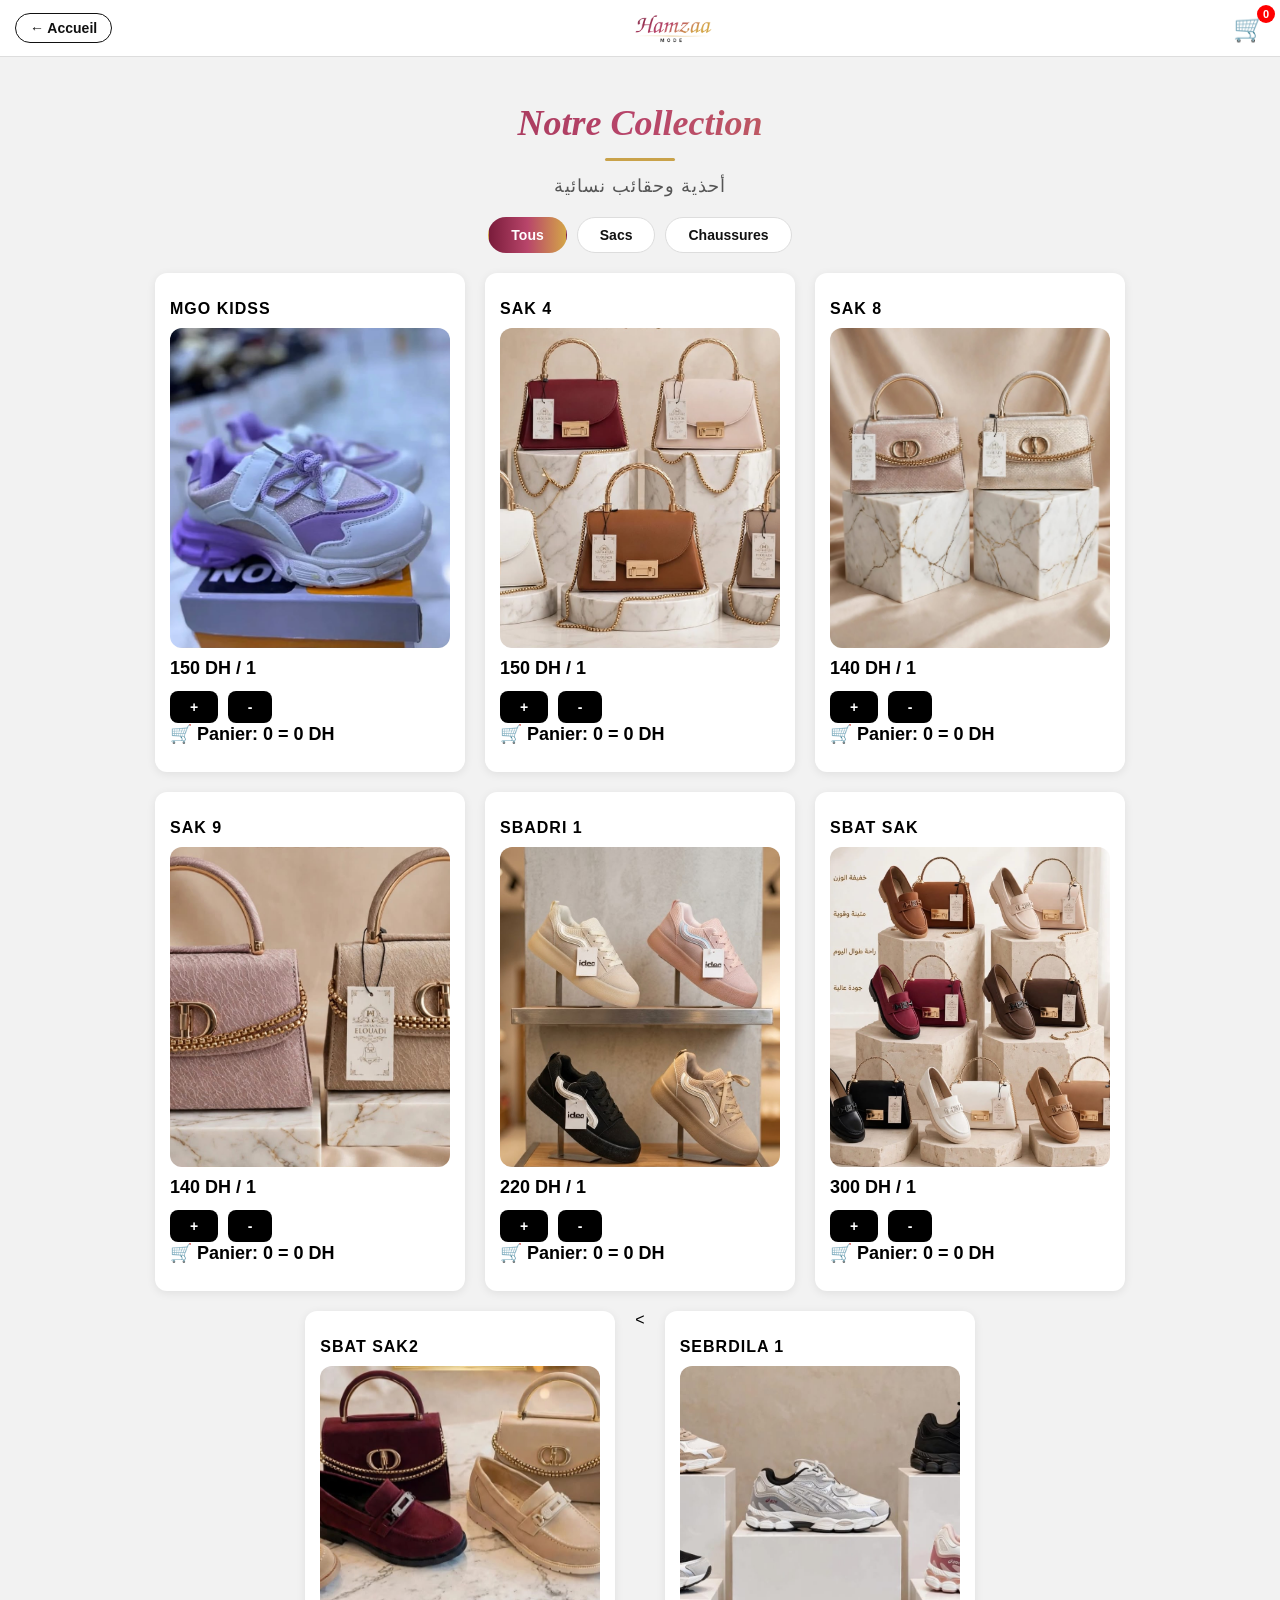
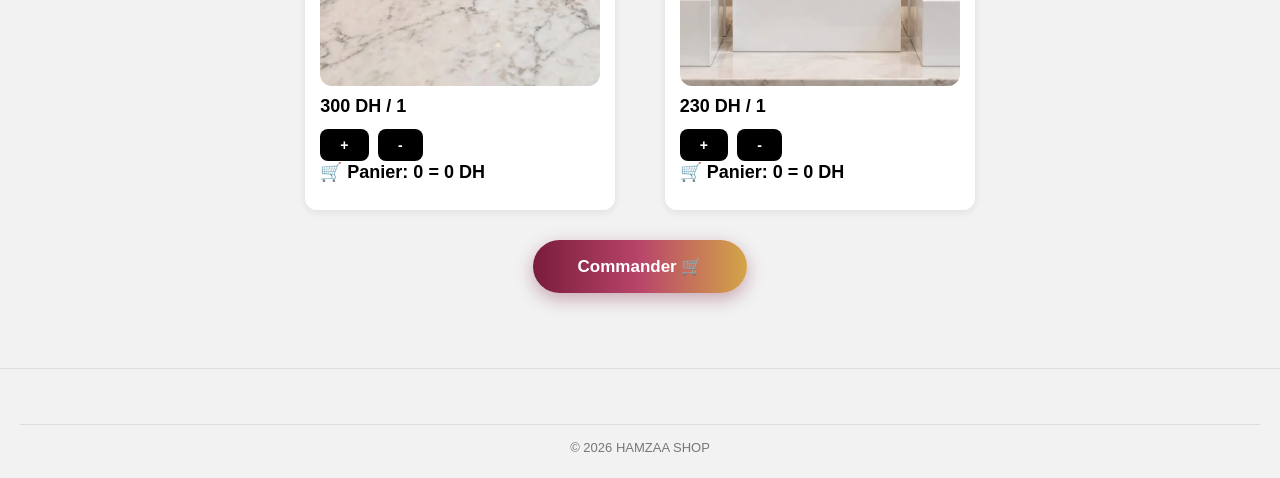
==== produits.html @ bd76578f "modification" ====
<!DOCTYPE html>
<html>

<head>
    <meta charset="UTF-8">
    <meta name="viewport" content="width=device-width, initial-scale=1.0">

    <title>HAMZAA SHOP</title>

    <link rel="stylesheet" href="style.css">
</head>
<body>
    <header>
        <div class="barre">
        <a href="index.html" class="retour">← Accueil</a>
        <img src="logo-script.png" alt="HAMZAA MODE" class="logo-header">
        <a href="#commande" class="icone-panier">🛒<span id="badge">0</span></a>
        </div>
           </header>
           
           <section id="produits">
        <div class="titre-page">
    <h2>Notre Collection</h2>
    <div class="trait"></div>
    <p>أحذية وحقائب نسائية</p>
</div>
<div class="filtres">
    <button class="filtre actif" onclick="filtrer('tous', this)">Tous</button>
    <button class="filtre" onclick="filtrer('sac', this)">Sacs</button>
    <button class="filtre" onclick="filtrer('chaussure', this)">Chaussures</button>
</div>

            <div class="liste-produit">
            <div class="produit" data-categorie="chaussure">
            <h3>MGO Kidss</h3>
            <img src="MGO Kidss.jpeg/WhatsApp Image 2026-11-05 at 16.40.37 (1).jpeg" alt="MGO KIDSS" onclick="ouvrirGalerie(this)">
            <img src="MGO Kidss.jpeg/WhatsApp Image 2026-11-05 at 16.40.37 (2).jpeg" alt="MGO Kidss">
            <img src="MGO Kidss.jpeg/WhatsApp Image 2026-11-05 at 16.40.37 (3).jpeg" alt="MGO Kidss">
            <img src="MGO Kidss.jpeg/WhatsApp Image 2026-11-05 at 16.40.37 (4).jpeg" alt="MGO Kidss">
            <img src="MGO Kidss.jpeg/WhatsApp Image 2026-11-05 at 16.40.37 (5).jpeg" alt="MGO Kidss">
            <P>150 DH / 1 </P>
            <button onclick="zidlpanier(this, 150)">+</button>
            <button onclick="n9es(this, 150)">-</button>
            <p>🛒 Panier: <span class="compteur">0</span> = <span class="sous-total">0</span> DH</p>
        </div>







        
        
            <div class="produit" data-categorie="sac">
            <h3>SAK 4</h3>
            <img src="SAK4.jpeg" alt="SAK 4">
            <P>150 DH / 1 </P>
            <button onclick="zidlpanier(this, 150)">+</button>
            <button onclick="n9es(this, 150)">-</button>
            <p>🛒 Panier: <span class="compteur">0</span> = <span class="sous-total">0</span> DH</p>
        </div>

      
        
            <div class="produit" data-categorie="sac">
            <h3>SAK 8</h3>
            <img src="SAK8.jpeg" alt="SAK 8">
            <P>140 DH / 1 </P>
            <button onclick="zidlpanier(this, 140)">+</button>
                 <button onclick="n9es(this, 140)">-</button>
            <p>🛒 Panier: <span class="compteur">0</span> = <span class="sous-total">0</span> DH</p>
        </div>


        
         
        
            <div class="produit" data-categorie="sac">
            <h3>SAK 9</h3>
            <img src="SAK9.jpeg" alt="SAK 9">
            <P>140 DH / 1 </P>
            <button onclick="zidlpanier(this, 140)">+</button>
                 <button onclick="n9es(this, 140)">-</button>
            <p>🛒 Panier: <span class="compteur">0</span> = <span class="sous-total">0</span> DH</p>
        </div>

     

            <div class="produit" data-categorie="chaussure">
            <h3>SBADRI 1</h3>
            <img src="SBADRI1.jpeg" alt="SBADRI 1">
            <P>220 DH / 1 </P>
            <button onclick="zidlpanier(this, 220)">+</button>
                 <button onclick="n9es(this, 220)">-</button>
            <p>🛒 Panier: <span class="compteur">0</span> = <span class="sous-total">0</span> DH</p>
        </div>


      
        
            <div class="produit" data-categorie="sac chaussure">
            <h3>SBAT SAK</h3>
            <img src="SBAT SAK.jpeg" alt="SBAT SAK">
            <P>300 DH / 1 </P>
            <button onclick="zidlpanier(this, 300)">+</button>
              <button onclick="n9es(this, 300)">-</button>
            <p>🛒 Panier: <span class="compteur">0</span> = <span class="sous-total">0</span> DH</p>
        </div>

       
        
            <div class="produit" data-categorie="sac chaussure">
            <h3>SBAT SAK2</h3>
            <img src="SBAT SAK2.jpeg" alt="SBAT SAK2">
            <P>300 DH / 1 </P>
            <button onclick="zidlpanier(this, 300)">+</button>
              <button onclick="n9es(this, 300)">-</button>
            <p>🛒 Panier: <span class="compteur">0</span> = <span class="sous-total">0</span> DH</p>
        </div>


       
        <
            <div class="produit" data-categorie="chaussure">
            <h3>SEBRDILA 1</h3>
            <img src="SEBRDILA1.jpeg" alt="SEBRDILA 1">
            <P>230 DH / 1 </P>
            <button onclick="zidlpanier(this, 230)">+</button>
              <button onclick="n9es(this, 230)">-</button>
            <p>🛒 Panier: <span class="compteur">0</span> = <span class="sous-total">0</span> DH</p>
        </div>
       </div>

       <button id="commande" onclick="ouvrirCommande()">Commander 🛒</button>


</section>
<div class="info" id="livraison">
    <div class="info-contenu">
        <button class="fermer" onclick="fermerInfo()">✕</button>
        <h3>Livraison</h3>
        <p>Nous livrons partout au Maroc sous 1 à 3 jours ouvrables.</p>
   <p> Frais de livraison : 20 DH à Tanger, 35 DH dans les autres villes.</p>
    </div>
</div>

<div class="info" id="retours">
    <div class="info-contenu">
        <button class="fermer" onclick="fermerInfo()">✕</button>
        <h3>Retours et échanges</h3>
         <p>Vous disposez de 48 heures après réception pour demander un échange, 
    à condition que l'article soit neuf et dans son état d'origine.</p>
   <p>Contactez-nous sur WhatsApp pour organiser l'échange.</p>
    </div>
</div>

<div class="info" id="faq">
    <div class="info-contenu">
        <button class="fermer" onclick="fermerInfo()">✕</button>
        <h3>Questions fréquentes</h3>
        <p>Comment commander ?</p>
    <p>Ajoutez vos articles au panier, puis envoyez votre commande via WhatsApp.</p>
    <p>Comment payer ?</p>
    <p>Le paiement s'effectue en espèces à la livraison.</p>
    </div>
</div>
   
    <footer id="contact">
    <div class="colonne">
        
        
    </div>
     <p class="copyright">© 2026 HAMZAA SHOP</p>
</footer>

<div class="cmd" id="cmd">
    <div class="cmd-contenu">
        <button class="fermer" onclick="fermerCommande()">✕</button>
        <h3>Merci de remplir le formulaire pour commander</h3>

        <div id="cmd-lignes"></div>

        <div class="cmd-total">
            <p>Prix <span id="cmd-prix">0 DH</span></p>
            <p>Livraison <span id="cmd-livraison">30 DH</span></p>
            <p class="gras">Total <span id="cmd-total">0 DH</span></p>
        </div>

        <label>Nom et prénom *</label>
        <input type="text" id="cmd-nom" placeholder="Nom et prénom">

        <label>Téléphone *</label>
        <input type="tel" id="cmd-tel" placeholder="Téléphone">

        <label>Adresse *</label>
        <input type="text" id="cmd-adresse" placeholder="Adresse, ville">

        <button class="cmd-valider" onclick="confirmerCommande()">Confirmer la commande</button>
    </div>
</div>
<div class="galerie" id="galerie">
    <button class="galerie-fermer" onclick="fermerGalerie()">✕</button>
    <div class="galerie-photos" id="galerie-photos"></div>
</div>

    <script src="script.js"></script>
</body>

</html>
---- style.css ----
h1 {
    color: green;
    text-align: center;
}

body {
    background-color:#f2f2f2; ;
    font-family: Arial;
    margin: 0;
}

header {
    position: sticky;
    top: 0;
    background-color: white;
    border-bottom: 1px solid #ddd;
    z-index: 10;
}
.barre {
    display: flex;
    justify-content: space-between;
    align-items: center;
    padding: 10px 15px;
}
.barre h1 {
    margin: 0;
    font-size: 22px;
    letter-spacing: 2px;
    color: black;
}
.burger {
    background: none;
    color: black;
    font-size: 28px;
    padding: 0;
}
.icone-panier {
    font-size: 26px;
    text-decoration: none;
    position: relative;
}

   #menu {
    display: flex;
    flex-direction: column;
    background-color: white;
    position: fixed;
    top: 0;
    left: 0;
    width: 280px;
    height: 100vh;
    overflow-y: auto;
    z-index: 100;
    transform: translateX(-100%);
    transition: transform 0.3s ease;
}


#menu a {
    padding: 15px;
    color: black;
    text-decoration: none;
    border-top: 1px solid #eee;
    letter-spacing: 1px;
}

#menu h3 {
    margin: 0;
    padding: 15px 15px 5px;
    font-size: 13px;
    letter-spacing: 2px;
    text-transform: uppercase;
    color: #777;
    border-top: 1px solid #eee;
}

#menu.ouvert {
    transform: translateX(0);
    box-shadow: 2px 0 15px rgba(0, 0, 0, 0.3);
}


.liste-produit {
    display: flex;
    flex-wrap: wrap;
    justify-content: center;
    gap: 20px;
    
}

.produit {
    background-color: white;
    border: none;
    border-radius: 12px;
    box-shadow: 0 2px 10px rgba(0, 0, 0, 0.08);
    padding: 15px;
    margin: 0;
    width: 280px;
    transition: transform 0.2s, box-shadow 0.2s;
}

.produit:hover {
    transform: translateY(-4px);
    box-shadow: 0 8px 20px rgba(0, 0, 0, 0.15);
}

.produit img {
    width: 100%;
    height: 260px;
    object-fit: cover;
    border-radius: 8px;
}

.produit h3 {
    margin: 12px 0 5px;
    font-size: 16px;
    letter-spacing: 1px;
    text-transform: uppercase;
}

.produit p {
    margin: 0 0 12px;
    font-weight: bold;
    font-size: 18px;
}

.produit button {
    padding: 8px 20px;
    margin-right: 5px;
}

.produit button + span {
    display: block;
    margin: 12px 0 0;
    font-size: 14px;
    color: #555;
}

section a {
    color: green;
}
section{
    padding: 15px;
}

button {
    background-color: black;
    color: white;
    padding: 10px 20px;
    border: none;
    border-radius: 8px;
    font-size: 14px;
    font-weight: bold;
    cursor: pointer;
}


html, body {
    overflow-x: clip;
    touch-action: manipulation;
}
    footer {
    background-color: #f2f2f2;
    padding: 30px 20px 10px;
    margin-top: 30px;
    border-top: 1px solid #ddd;
}
.colonne {
    margin-bottom: 25px;
}
.colonne h3 {
    margin: 0 0 12px;
    font-size: 20px;
}
.colonne a {
    display: block;
    color: #555;
    text-decoration: none;
    padding: 8px 0;
    letter-spacing: 1px;
}
.copyright {
    text-align: center;
    color: #777;
    font-size: 13px;
    border-top: 1px solid #ddd;
    padding-top: 15px;
}
section, h3 {
    scroll-margin-top: 70px;
}

.info {
    display: none;
    position: fixed;
    top: 0;
    left: 0;
    width: 100%;
    height: 100%;
    background-color: rgba(0, 0, 0, 0.5);
    z-index: 20;
    align-items: center;
    justify-content: center;
}
.info.visible {
    display: flex;
}
.info-contenu {
    background-color: white;
    padding: 25px;
    border-radius: 10px;
    width: 85%;
    max-width: 500px;
    position: relative;
}
.info-contenu h3 {
    margin-top: 0;
}
.fermer {
    position: absolute;
    top: 10px;
    right: 10px;
    background: none;
    color: black;
    font-size: 20px;
    padding: 5px;
}

@media (max-width: 600px) {
    .liste-produit {
        gap: 10px;
    }
    .produit {
        width: 145px;
        padding: 10px;
    }
    .produit img {
        height: 180px;
    }
}
.fermer-menu {
    align-self: flex-end;
    background: none;
    color: black;
    font-size: 24px;
    padding: 15px 20px;
}
#fond {
    display: none;
    position: fixed;
    top: 0;
    left: 0;
    width: 100%;
    height: 100vh;
    background-color: rgba(0, 0, 0, 0.5);
    z-index: 50;
}

#fond.visible {
    display: block;
}
#badge {
    position: absolute;
    top: -8px;
    right: -10px;
    background-color: red;
    color: white;
    font-size: 11px;
    font-weight: bold;
    min-width: 18px;
    height: 18px;
    line-height: 18px;
    text-align: center;
    border-radius: 50%;
}
.logo-header {
    height: 36px;
}
.hero {
    text-align: center;
    padding: 40px 15px;
}

.hero-logo {
    width: 170px;
}

.hero p {
    font-size: 18px;
    margin: 20px 0 25px;
    color: #444;
}

.btn-hero {
    display: inline-block;
    background-color: #111;
    color: white;
    padding: 14px 32px;
    border-radius: 30px;
    text-decoration: none;
    font-weight: bold;
    letter-spacing: 1px;
}
.mizat {
    display: flex;
    flex-wrap: wrap;
    justify-content: center;
    gap: 15px;
    padding: 10px 15px 30px;
}

.mizat-boite {
    background-color: white;
    border-radius: 12px;
    box-shadow: 0 2px 10px rgba(0, 0, 0, 0.08);
    padding: 20px 15px;
    width: 150px;
    text-align: center;
}

.mizat-boite span {
    font-size: 30px;
}

.mizat-boite h3 {
    margin: 10px 0 5px;
    font-size: 15px;
    text-transform: uppercase;
    letter-spacing: 1px;
}

.mizat-boite p {
    margin: 0;
    font-size: 13px;
    color: #666;
}
.bouton-flottant {
    position: fixed;
    right: 20px;
    width: 52px;
    height: 52px;
    border-radius: 50%;
    background-color: white;
    display: flex;
    align-items: center;
    justify-content: center;
    box-shadow: 0 4px 12px rgba(0, 0, 0, 0.25);
    z-index: 40;
}

.bouton-flottant img {
    width: 28px;
    height: 28px;
}

.whatsapp {
    bottom: 20px;
}

.instagram {
    bottom: 85px;
}
.reseaux {
    display: flex;
    gap: 15px;
    padding: 10px 20px 20px;
}

#menu .reseaux a {
    padding: 0;
    border: none;
}

.reseaux img {
    width: 32px;
    height: 32px;
}
#menu .colonne h3 {
    border-bottom: 2px solid #c9a24a;
    padding-bottom: 8px;
    margin: 20px 0 12px;
    font-weight: normal;
    letter-spacing: 2px;
}

#menu .colonne p {
    margin: 6px 0;
    color: #444;
}
.retour {
    text-decoration: none;
    color: #111;
    font-weight: bold;
    font-size: 14px;
    border: 1px solid #111;
    border-radius: 20px;
    padding: 6px 14px;
}
.cmd {
    display: none;
    position: fixed;
    inset: 0;
    background: rgba(0, 0, 0, 0.55);
    z-index: 200;
    align-items: flex-end;
    justify-content: center;
}

.cmd.visible {
    display: flex;
}

.cmd-contenu {
    background: white;
    width: 100%;
    max-width: 480px;
    max-height: 92vh;
    overflow-y: auto;
    border-radius: 24px 24px 0 0;
    padding: 25px 20px 30px;
    position: relative;
}

@media (min-width: 600px) {
    .cmd { align-items: center; }
    .cmd-contenu { border-radius: 24px; }
}

.cmd-contenu h3 {
    margin: 5px 35px 20px 0;
    font-size: 18px;
    line-height: 1.4;
}

.cmd-ligne {
    display: flex;
    align-items: center;
    gap: 12px;
    padding: 10px 0;
    border-bottom: 1px solid #eee;
}

.cmd-ligne img {
    width: 50px;
    height: 60px;
    object-fit: cover;
    border-radius: 8px;
}

.cmd-ligne .nom {
    flex: 1;
    font-weight: bold;
    font-size: 14px;
}

.cmd-ligne .prix {
    font-weight: bold;
}

.cmd-total {
    background: #faf6ee;
    border: 1px solid #eadfc6;
    border-radius: 14px;
    padding: 12px 16px;
    margin: 15px 0 5px;
}

.cmd-total p {
    display: flex;
    justify-content: space-between;
    margin: 8px 0;
}

.cmd-total .gras {
    font-weight: bold;
    font-size: 18px;
    border-top: 1px solid #eadfc6;
    padding-top: 10px;
}

.cmd-contenu label {
    display: block;
    font-weight: bold;
    font-size: 14px;
    margin: 16px 0 6px;
}

.cmd-contenu input {
    width: 100%;
    box-sizing: border-box;
    padding: 14px;
    border: 1px solid #ddd;
    border-radius: 12px;
    font-size: 16px;
    background: #fafafa;
}

.cmd-contenu input:focus {
    outline: none;
    border-color: #c9a24a;
    background: white;
}

.cmd-valider {
    width: 100%;
    margin-top: 24px;
    padding: 16px;
    font-size: 16px;
    border-radius: 14px;
    background: linear-gradient(90deg, #7a1c3b, #b8456a, #d4a548);
}
#commande {
    display: block;
    margin: 30px auto;
    padding: 16px 45px;
    font-size: 17px;
    border-radius: 30px;
    background: linear-gradient(90deg, #7a1c3b, #b8456a, #d4a548);
    box-shadow: 0 6px 18px rgba(122, 28, 59, 0.35);
}
.produit img ~ img {
    display: none;
}

.produit img:first-of-type {
    cursor: pointer;
}

.galerie {
    display: none;
    position: fixed;
    inset: 0;
    background: rgba(0, 0, 0, 0.92);
    z-index: 300;
    flex-direction: column;
    justify-content: center;
}

.galerie.visible {
    display: flex;
}

.galerie-photos {
    display: flex;
    gap: 12px;
    overflow-x: auto;
    scroll-snap-type: x mandatory;
    padding: 0 15px;
    align-items: center;
    height: 80vh;
}

.galerie-photos img {
    height: 100%;
    max-width: 90vw;
    object-fit: contain;
    border-radius: 12px;
    scroll-snap-align: center;
    flex-shrink: 0;
}

.galerie-fermer {
    position: absolute;
    top: 15px;
    right: 15px;
    background: none;
    color: white;
    font-size: 28px;
    padding: 5px 12px;
    z-index: 310;
}
.titre-page {
    text-align: center;
    padding: 30px 15px 10px;
}

.titre-page h2 {
    font-family: Georgia, serif;
    font-style: italic;
    font-size: 36px;
    margin: 0;
    background: linear-gradient(90deg, #7a1c3b, #b8456a, #d4a548);
    -webkit-background-clip: text;
    background-clip: text;
    color: transparent;
}

.trait {
    width: 70px;
    height: 3px;
    background-color: #c9a24a;
    margin: 14px auto;
    border-radius: 2px;
}

.titre-page p {
    margin: 0;
    font-size: 18px;
    color: #555;
    letter-spacing: 1px;
}
.filtres {
    display: flex;
    justify-content: center;
    flex-wrap: wrap;
    gap: 10px;
    padding: 10px 15px 20px;
}

.filtre {
    background: white;
    color: #111;
    border: 1px solid #ddd;
    border-radius: 25px;
    padding: 9px 22px;
    font-size: 14px;
}

.filtre.actif {
    background: linear-gradient(90deg, #7a1c3b, #b8456a, #d4a548);
    color: white;
    border-color: transparent;
}
.produit img {
    width: 100%;
    max-width: 320px;
    height: 320px;
    object-fit: cover;
    border-radius: 12px;
    display: block;
    margin: 10px auto;
}
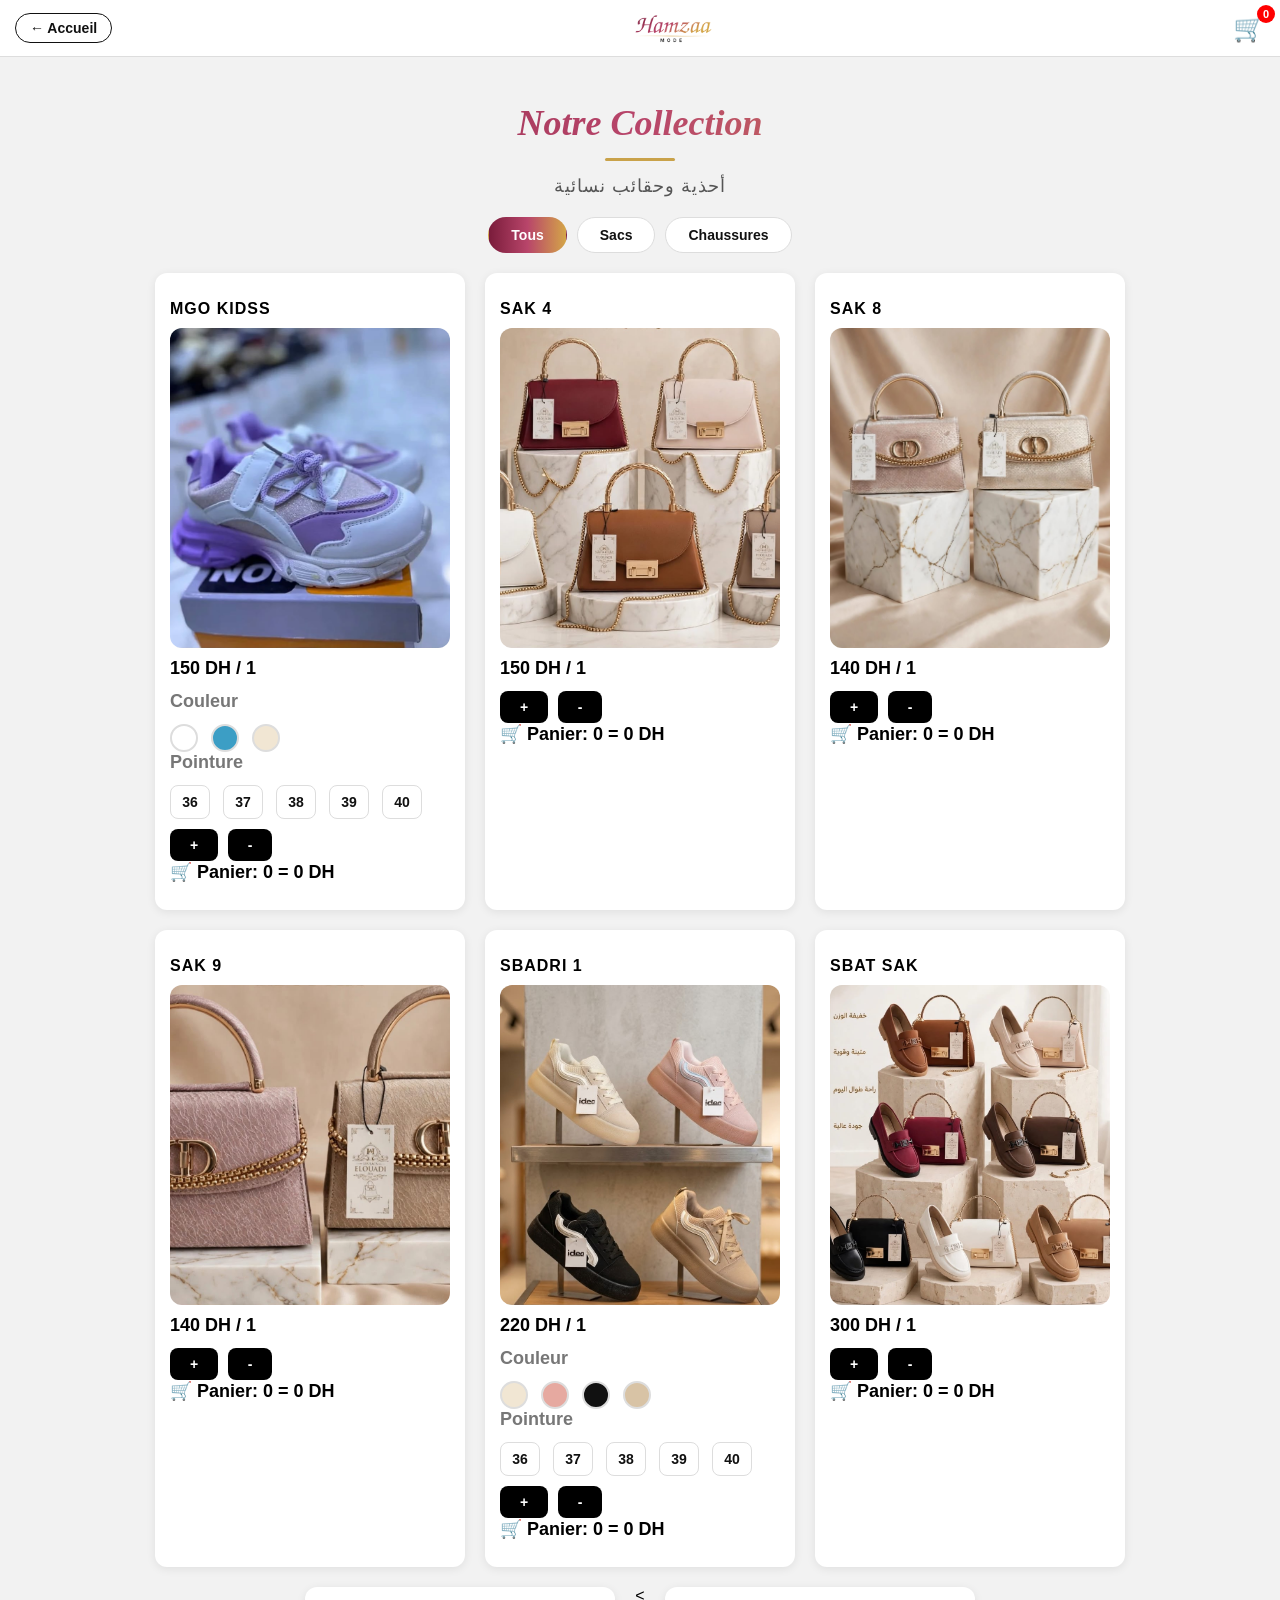
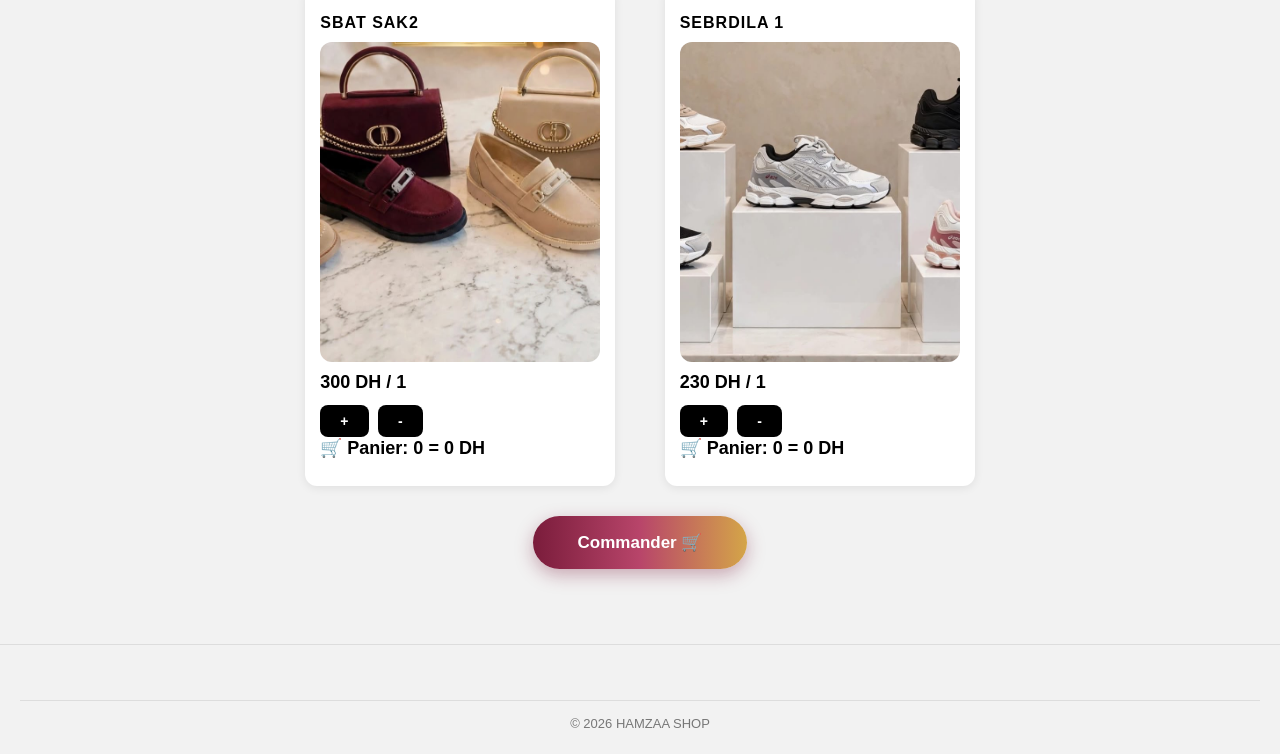
==== commit 8dcf6823: "ajt taille et clr" ====
--- a/produits.html
+++ b/produits.html
@@ -39,6 +39,22 @@
             <img src="MGO Kidss.jpeg/WhatsApp Image 2026-11-05 at 16.40.37 (4).jpeg" alt="MGO Kidss">
             <img src="MGO Kidss.jpeg/WhatsApp Image 2026-11-05 at 16.40.37 (5).jpeg" alt="MGO Kidss">
             <P>150 DH / 1 </P>
+            <div class="options">
+    <p class="options-titre">Couleur</p>
+    <div class="couleurs">
+        <button class="couleur" data-nom="Blanc" style="background:#ffffff"></button>
+        <button class="couleur" data-nom="blue" style="background:#3c9ec5"></button>
+        <button class="couleur" data-nom="Crème" style="background:#f1e6d3"></button>
+        </div>
+    <p class="options-titre">Pointure</p>
+    <div class="tailles">
+        <button class="taille">36</button>
+        <button class="taille">37</button>
+        <button class="taille">38</button>
+        <button class="taille">39</button>
+        <button class="taille">40</button>
+    </div>
+</div>
             <button onclick="zidlpanier(this, 150)">+</button>
             <button onclick="n9es(this, 150)">-</button>
             <p>🛒 Panier: <span class="compteur">0</span> = <span class="sous-total">0</span> DH</p>
@@ -91,6 +107,24 @@
             <h3>SBADRI 1</h3>
             <img src="SBADRI1.jpeg" alt="SBADRI 1">
             <P>220 DH / 1 </P>
+            <div class="options">
+    <p class="options-titre">Couleur</p>
+    <div class="couleurs">
+        <button class="couleur" data-nom="Crème" style="background:#f1e6d3"></button>
+        <button class="couleur" data-nom="Rose" style="background:#e6a9a0"></button>
+        <button class="couleur" data-nom="Noir" style="background:#111"></button>
+        <button class="couleur" data-nom="Beige" style="background:#d8c3a5"></button>
+    </div>
+    <p class="options-titre">Pointure</p>
+    <div class="tailles">
+        <button class="taille">36</button>
+        <button class="taille">37</button>
+        <button class="taille">38</button>
+        <button class="taille">39</button>
+        <button class="taille">40</button>
+    </div>
+     </div>
+
             <button onclick="zidlpanier(this, 220)">+</button>
                  <button onclick="n9es(this, 220)">-</button>
             <p>🛒 Panier: <span class="compteur">0</span> = <span class="sous-total">0</span> DH</p>
--- a/style.css
+++ b/style.css
@@ -629,4 +629,47 @@
     border-radius: 12px;
     display: block;
     margin: 10px auto;
+}
+.options { margin: 10px 0; }
+
+.options-titre {
+    font-size: 13px;
+    color: #777;
+    margin: 8px 0 4px;
+}
+
+.couleurs, .tailles {
+    display: flex;
+    flex-wrap: wrap;
+    gap: 8px;
+}
+
+.produit .couleur {
+    width: 28px;
+    height: 28px;
+    padding: 0;
+    border-radius: 50%;
+    border: 2px solid #ddd;
+    cursor: pointer;
+}
+
+.produit .couleur.actif {
+    box-shadow: 0 0 0 2px #fff, 0 0 0 4px #7a1c3b;
+}
+
+.produit .taille {
+    min-width: 40px;
+    padding: 8px 10px;
+    background: #fff;
+    color: #111;
+    border: 1px solid #ddd;
+    border-radius: 8px;
+    font-weight: 600;
+    cursor: pointer;
+}
+
+.produit .taille.actif {
+    background: #7a1c3b;
+    color: #fff;
+    border-color: #7a1c3b;
 }
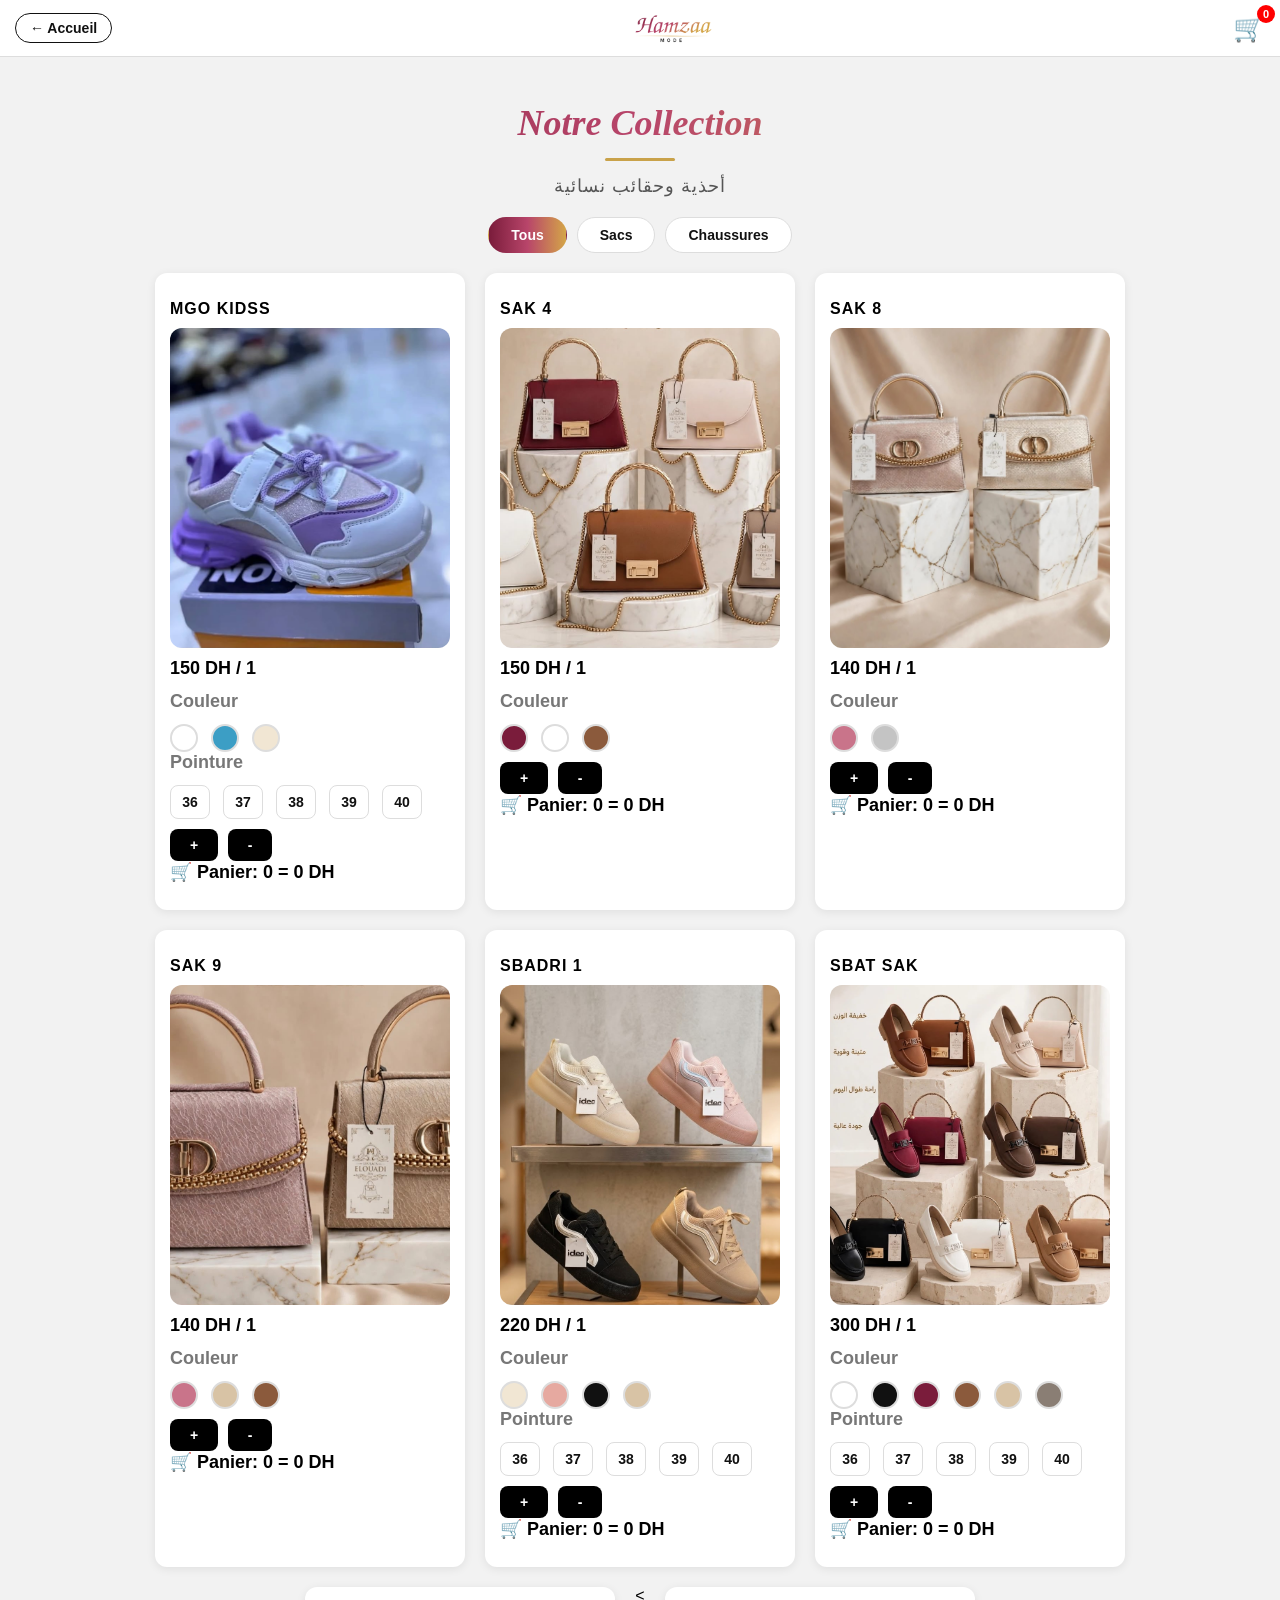
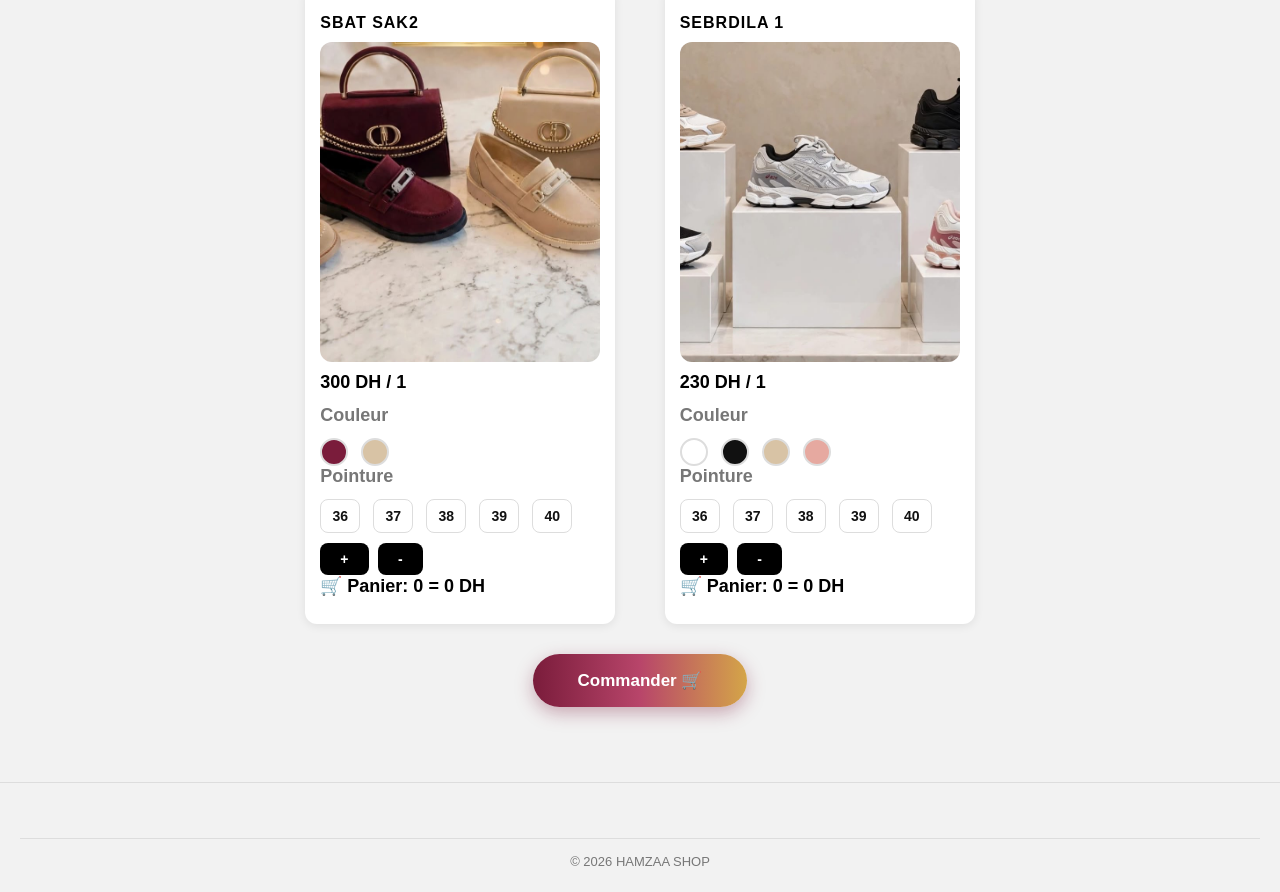
==== commit 65b683c1: "ajt formulaire de contact" ====
--- a/produits.html
+++ b/produits.html
@@ -46,8 +46,8 @@
         <button class="couleur" data-nom="blue" style="background:#3c9ec5"></button>
         <button class="couleur" data-nom="Crème" style="background:#f1e6d3"></button>
         </div>
-    <p class="options-titre">Pointure</p>
-    <div class="tailles">
+        <p class="options-titre">Pointure</p>
+        <div class="tailles">
         <button class="taille">36</button>
         <button class="taille">37</button>
         <button class="taille">38</button>
@@ -60,18 +60,18 @@
             <p>🛒 Panier: <span class="compteur">0</span> = <span class="sous-total">0</span> DH</p>
         </div>
 
-
-
-
-
-
-
-        
-        
-            <div class="produit" data-categorie="sac">
+      <div class="produit" data-categorie="sac">
             <h3>SAK 4</h3>
             <img src="SAK4.jpeg" alt="SAK 4">
             <P>150 DH / 1 </P>
+            <div class="options">
+    <p class="options-titre">Couleur</p>
+    <div class="couleurs">
+        <button class="couleur" data-nom="Bordeaux" style="background:#7a1c3b"></button>
+        <button class="couleur" data-nom="Blanc" style="background:#ffffff"></button>
+        <button class="couleur" data-nom="Marron" style="background:#8b5a3c"></button>
+    </div>
+</div>
             <button onclick="zidlpanier(this, 150)">+</button>
             <button onclick="n9es(this, 150)">-</button>
             <p>🛒 Panier: <span class="compteur">0</span> = <span class="sous-total">0</span> DH</p>
@@ -83,6 +83,14 @@
             <h3>SAK 8</h3>
             <img src="SAK8.jpeg" alt="SAK 8">
             <P>140 DH / 1 </P>
+            <div class="options">
+    <p class="options-titre">Couleur</p>
+    <div class="couleurs">
+        <button class="couleur" data-nom="Rose" style="background:#c9748a"></button>
+        <button class="couleur" data-nom="gris Clair" style="background:#c4c4c4"></button>
+        
+    </div>
+</div>
             <button onclick="zidlpanier(this, 140)">+</button>
                  <button onclick="n9es(this, 140)">-</button>
             <p>🛒 Panier: <span class="compteur">0</span> = <span class="sous-total">0</span> DH</p>
@@ -96,6 +104,14 @@
             <h3>SAK 9</h3>
             <img src="SAK9.jpeg" alt="SAK 9">
             <P>140 DH / 1 </P>
+            <div class="options">
+    <p class="options-titre">Couleur</p>
+    <div class="couleurs">
+        <button class="couleur" data-nom="Rose" style="background:#c9748a"></button>
+        <button class="couleur" data-nom="Beige" style="background:#d8c3a5"></button>
+        <button class="couleur" data-nom="Marron" style="background:#8b5a3c"></button>
+    </div>
+</div>
             <button onclick="zidlpanier(this, 140)">+</button>
                  <button onclick="n9es(this, 140)">-</button>
             <p>🛒 Panier: <span class="compteur">0</span> = <span class="sous-total">0</span> DH</p>
@@ -107,7 +123,7 @@
             <h3>SBADRI 1</h3>
             <img src="SBADRI1.jpeg" alt="SBADRI 1">
             <P>220 DH / 1 </P>
-            <div class="options">
+             <div class="options">
     <p class="options-titre">Couleur</p>
     <div class="couleurs">
         <button class="couleur" data-nom="Crème" style="background:#f1e6d3"></button>
@@ -137,6 +153,25 @@
             <h3>SBAT SAK</h3>
             <img src="SBAT SAK.jpeg" alt="SBAT SAK">
             <P>300 DH / 1 </P>
+            <div class="options">
+    <p class="options-titre">Couleur</p>
+    <div class="couleurs">
+        <button class="couleur" data-nom="Blanc" style="background:#ffffff"></button>
+        <button class="couleur" data-nom="Noir" style="background:#111"></button>
+        <button class="couleur" data-nom="Bordeaux" style="background:#7a1c3b"></button>
+        <button class="couleur" data-nom="Marron" style="background:#8b5a3c"></button>
+        <button class="couleur" data-nom="Beige" style="background:#d8c3a5"></button>
+        <button class="couleur" data-nom="taupe" style="background:#8a7e74"></button>
+    </div>
+    <p class="options-titre">Pointure</p>
+    <div class="tailles">
+        <button class="taille">36</button>
+        <button class="taille">37</button>
+        <button class="taille">38</button>
+        <button class="taille">39</button>
+        <button class="taille">40</button>
+    </div>
+</div>
             <button onclick="zidlpanier(this, 300)">+</button>
               <button onclick="n9es(this, 300)">-</button>
             <p>🛒 Panier: <span class="compteur">0</span> = <span class="sous-total">0</span> DH</p>
@@ -148,6 +183,21 @@
             <h3>SBAT SAK2</h3>
             <img src="SBAT SAK2.jpeg" alt="SBAT SAK2">
             <P>300 DH / 1 </P>
+            <div class="options">
+    <p class="options-titre">Couleur</p>
+    <div class="couleurs">
+        <button class="couleur" data-nom="Bordeaux" style="background:#7a1c3b"></button>
+        <button class="couleur" data-nom="Beige" style="background:#d8c3a5"></button>
+    </div>
+    <p class="options-titre">Pointure</p>
+    <div class="tailles">
+        <button class="taille">36</button>
+        <button class="taille">37</button>
+        <button class="taille">38</button>
+        <button class="taille">39</button>
+        <button class="taille">40</button>
+    </div>
+</div>
             <button onclick="zidlpanier(this, 300)">+</button>
               <button onclick="n9es(this, 300)">-</button>
             <p>🛒 Panier: <span class="compteur">0</span> = <span class="sous-total">0</span> DH</p>
@@ -160,6 +210,23 @@
             <h3>SEBRDILA 1</h3>
             <img src="SEBRDILA1.jpeg" alt="SEBRDILA 1">
             <P>230 DH / 1 </P>
+            <div class="options">
+    <p class="options-titre">Couleur</p>
+    <div class="couleurs">
+        <button class="couleur" data-nom="Blanc" style="background:#ffffff"></button>
+        <button class="couleur" data-nom="Noir" style="background:#111"></button>
+        <button class="couleur" data-nom="Beige" style="background:#d8c3a5"></button>
+        <button class="couleur" data-nom="Rose" style="background:#e6a9a0"></button>
+    </div>
+    <p class="options-titre">Pointure</p>
+    <div class="tailles">
+        <button class="taille">36</button>
+        <button class="taille">37</button>
+        <button class="taille">38</button>
+        <button class="taille">39</button>
+        <button class="taille">40</button>
+    </div>
+</div>
             <button onclick="zidlpanier(this, 230)">+</button>
               <button onclick="n9es(this, 230)">-</button>
             <p>🛒 Panier: <span class="compteur">0</span> = <span class="sous-total">0</span> DH</p>
--- a/style.css
+++ b/style.css
@@ -672,4 +672,97 @@
     background: #7a1c3b;
     color: #fff;
     border-color: #7a1c3b;
+}
+@media (max-width: 600px) {
+    .produit {
+        padding: 10px;
+    }
+
+    .produit img {
+        height: 200px;
+        margin: 6px auto;
+    }
+
+    .produit h3 {
+        font-size: 15px;
+    }
+
+    .produit p {
+        font-size: 14px;
+        margin: 4px 0;
+    }
+
+    .produit .options-titre {
+        font-size: 12px;
+        margin: 4px 0 2px;
+    }
+
+    .couleurs, .tailles {
+        gap: 6px;
+    }
+
+    .produit .couleur {
+        width: 22px;
+        height: 22px;
+    }
+
+    .produit .taille {
+        min-width: 32px;
+        padding: 4px 6px;
+        font-size: 12px;
+    }
+
+    .produit button {
+        padding: 6px 14px;
+    }
+}
+.choix {
+    display: flex;
+    flex-direction: column;
+    gap: 10px;
+    margin: 16px 0;
+}
+
+.cmd-contenu .choix-btn {
+    width: 100%;
+    padding: 14px;
+    background: #fff;
+    color: #888;
+    border: 1px solid #ddd;
+    border-radius: 12px;
+    font-size: 15px;
+    cursor: pointer;
+}
+
+.cmd-contenu .choix-btn.actif {
+    color: #111;
+    font-weight: 700;
+    border: 2px solid #111;
+}
+
+.cmd-contenu select,
+.cmd-contenu textarea {
+    width: 100%;
+    padding: 12px;
+    margin-bottom: 8px;
+    border: 1px solid #ddd;
+    border-radius: 12px;
+    font-size: 15px;
+    font-family: inherit;
+    background: #fff;
+    box-sizing: border-box;
+}
+#menu a {
+    display: block;
+    padding: 14px 24px;
+    font-size: 18px;
+    font-weight: 400;
+    color: #111;
+    border-bottom: none;
+    letter-spacing: 0.3px;
+}
+
+#menu .reseaux a {
+    display: inline-block;
+    padding: 0;
 }
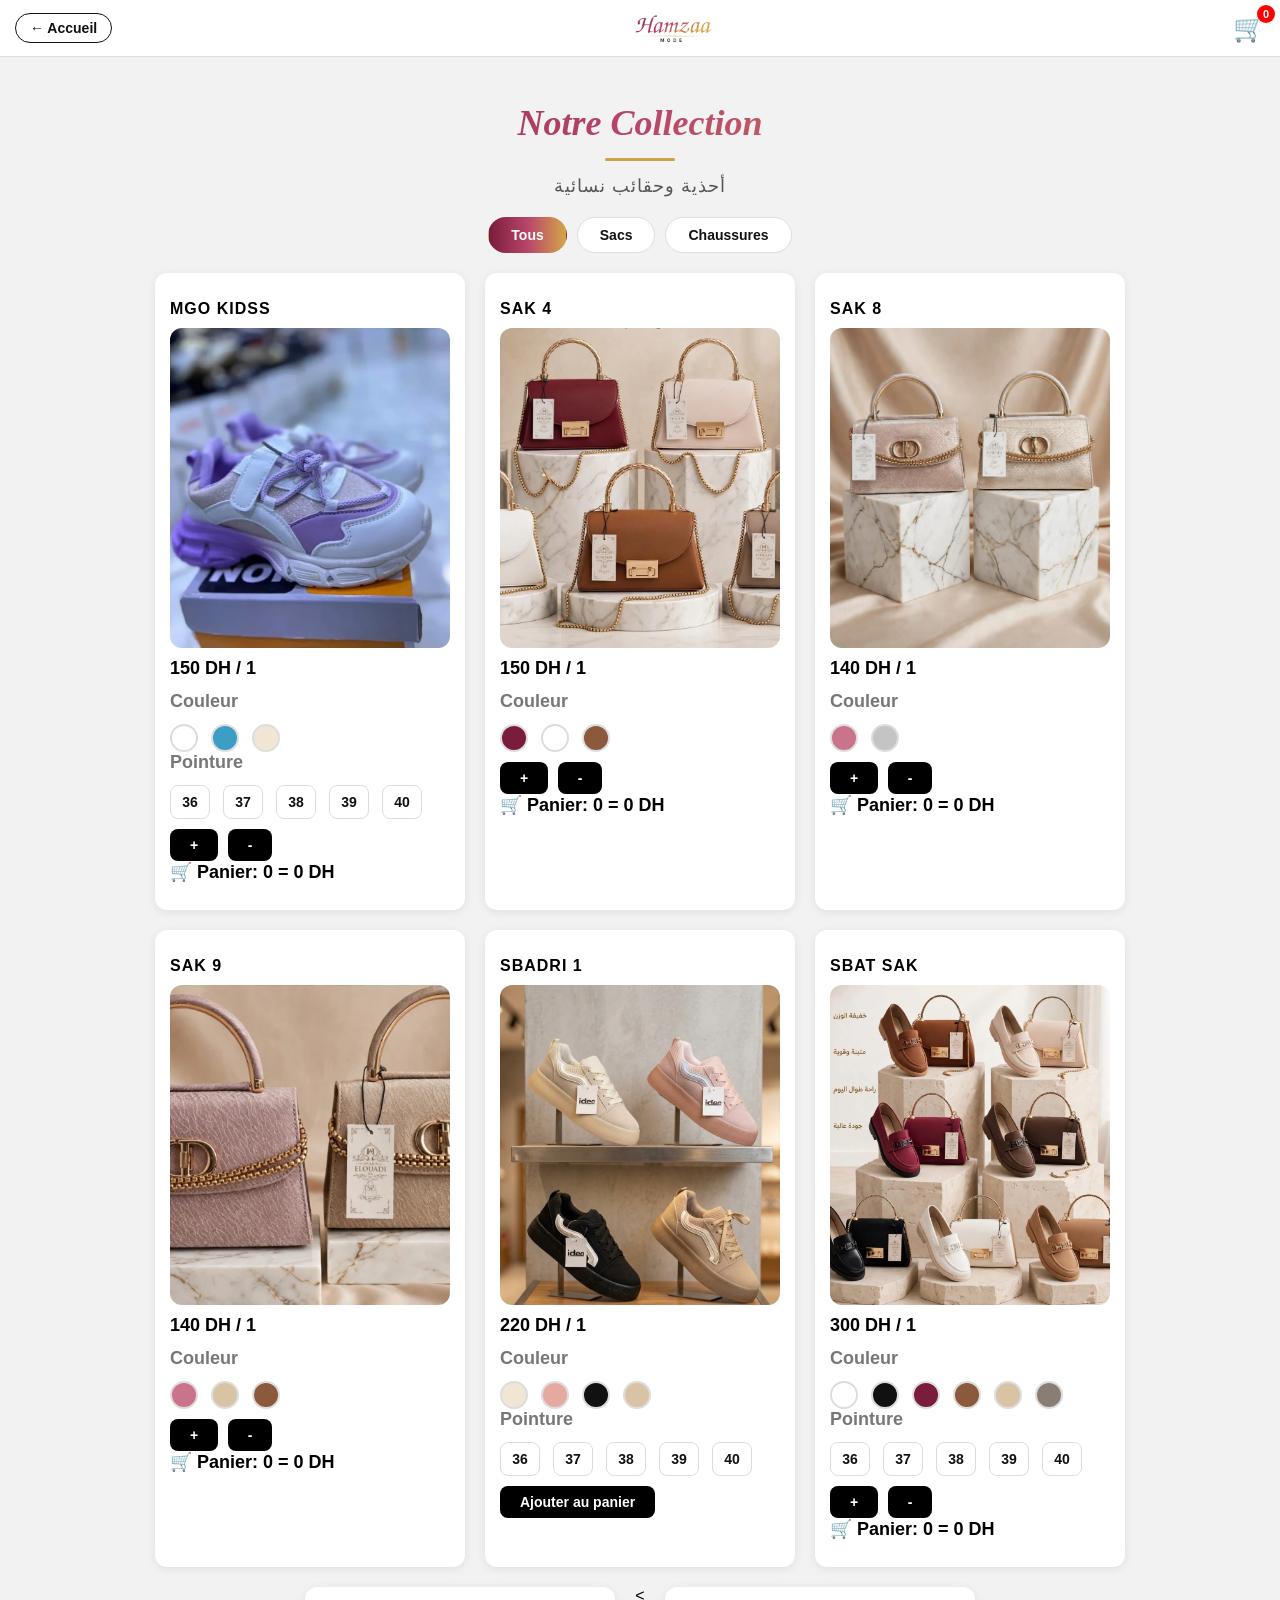
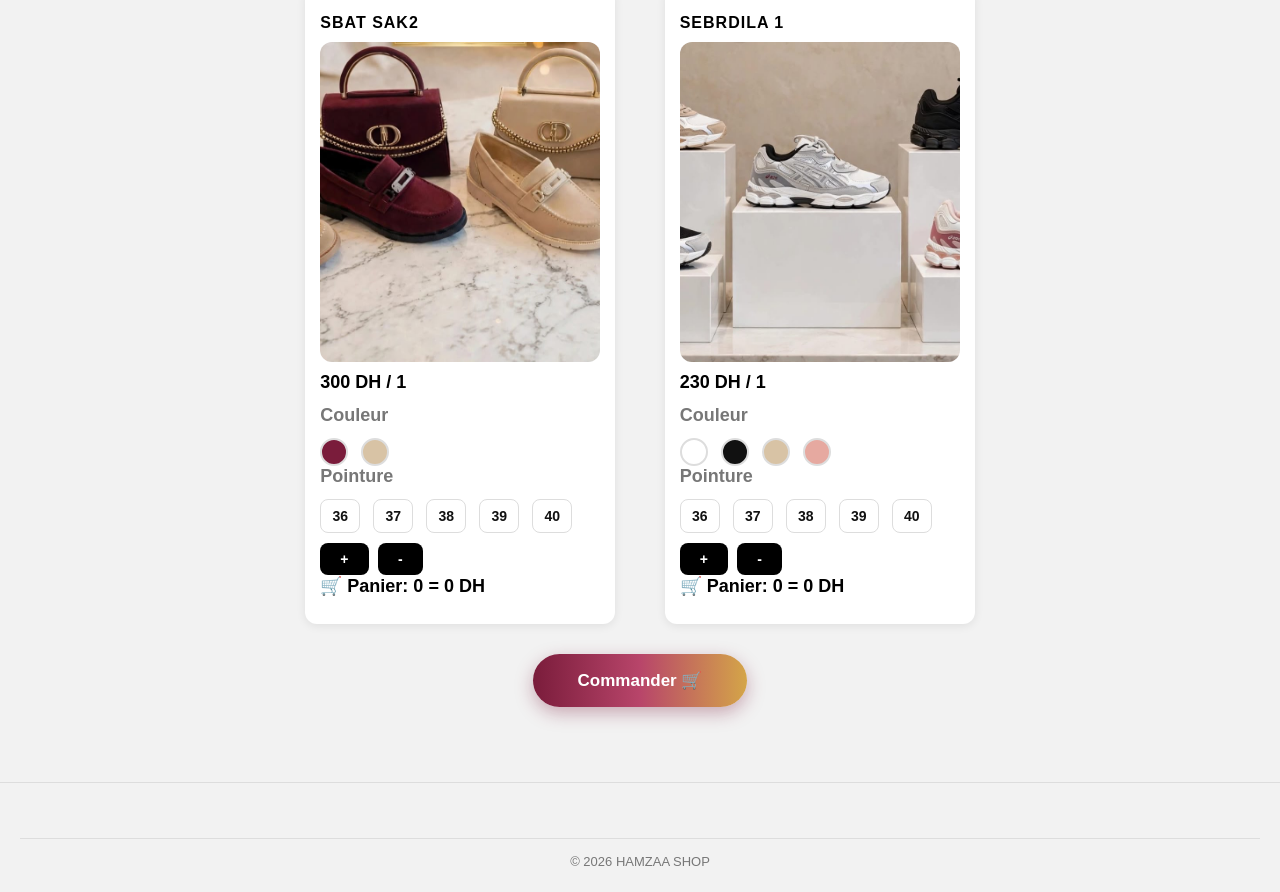
==== commit bb9845cf: "modif" ====
--- a/produits.html
+++ b/produits.html
@@ -5,7 +5,7 @@
     <meta charset="UTF-8">
     <meta name="viewport" content="width=device-width, initial-scale=1.0">
 
-    <title>HAMZAA SHOP</title>
+    <title>HAMZAA MODE</title>
 
     <link rel="stylesheet" href="style.css">
 </head>
@@ -141,9 +141,7 @@
     </div>
      </div>
 
-            <button onclick="zidlpanier(this, 220)">+</button>
-                 <button onclick="n9es(this, 220)">-</button>
-            <p>🛒 Panier: <span class="compteur">0</span> = <span class="sous-total">0</span> DH</p>
+            <button onclick="ajouterAuPanier(this, 220)">Ajouter au panier</button>
         </div>
 
 
--- a/style.css
+++ b/style.css
@@ -765,4 +765,72 @@
 #menu .reseaux a {
     display: inline-block;
     padding: 0;
+}
+#menu {
+    background: #fff;
+    padding: 0;
+    overflow-y: auto;
+}
+
+#menu .fermer-menu {
+    position: static;
+    display: block;
+    background: none;
+    color: #111;
+    border: none;
+    font-size: 26px;
+    padding: 20px 24px;
+    cursor: pointer;
+}
+
+.menu-liens {
+    list-style: none;
+    margin: 10px 0 0;
+    padding: 0;
+}
+
+#menu .menu-liens a {
+    display: block;
+    padding: 16px 24px;
+    font-size: 19px;
+    font-weight: 400;
+    color: #111;
+    text-decoration: none;
+    border: none;
+    letter-spacing: 0.2px;
+}
+
+#menu .menu-liens a:active {
+    background: #f5f5f5;
+}
+
+.menu-reseaux {
+    margin-top: 30px;
+    padding: 0 24px;
+    display: flex;
+    flex-direction: column;
+    gap: 18px;
+}
+
+#menu .menu-reseaux a {
+    display: flex;
+    align-items: center;
+    gap: 12px;
+    padding: 0;
+    font-size: 16px;
+    color: #111;
+    text-decoration: none;
+}
+
+#menu .menu-reseaux img {
+    width: 26px;
+    height: 26px;
+}
+
+.contact-bas {
+    margin-top: 16px;
+    font-size: 13px;
+    color: #777;
+    text-align: center;
+    line-height: 1.6;
 }
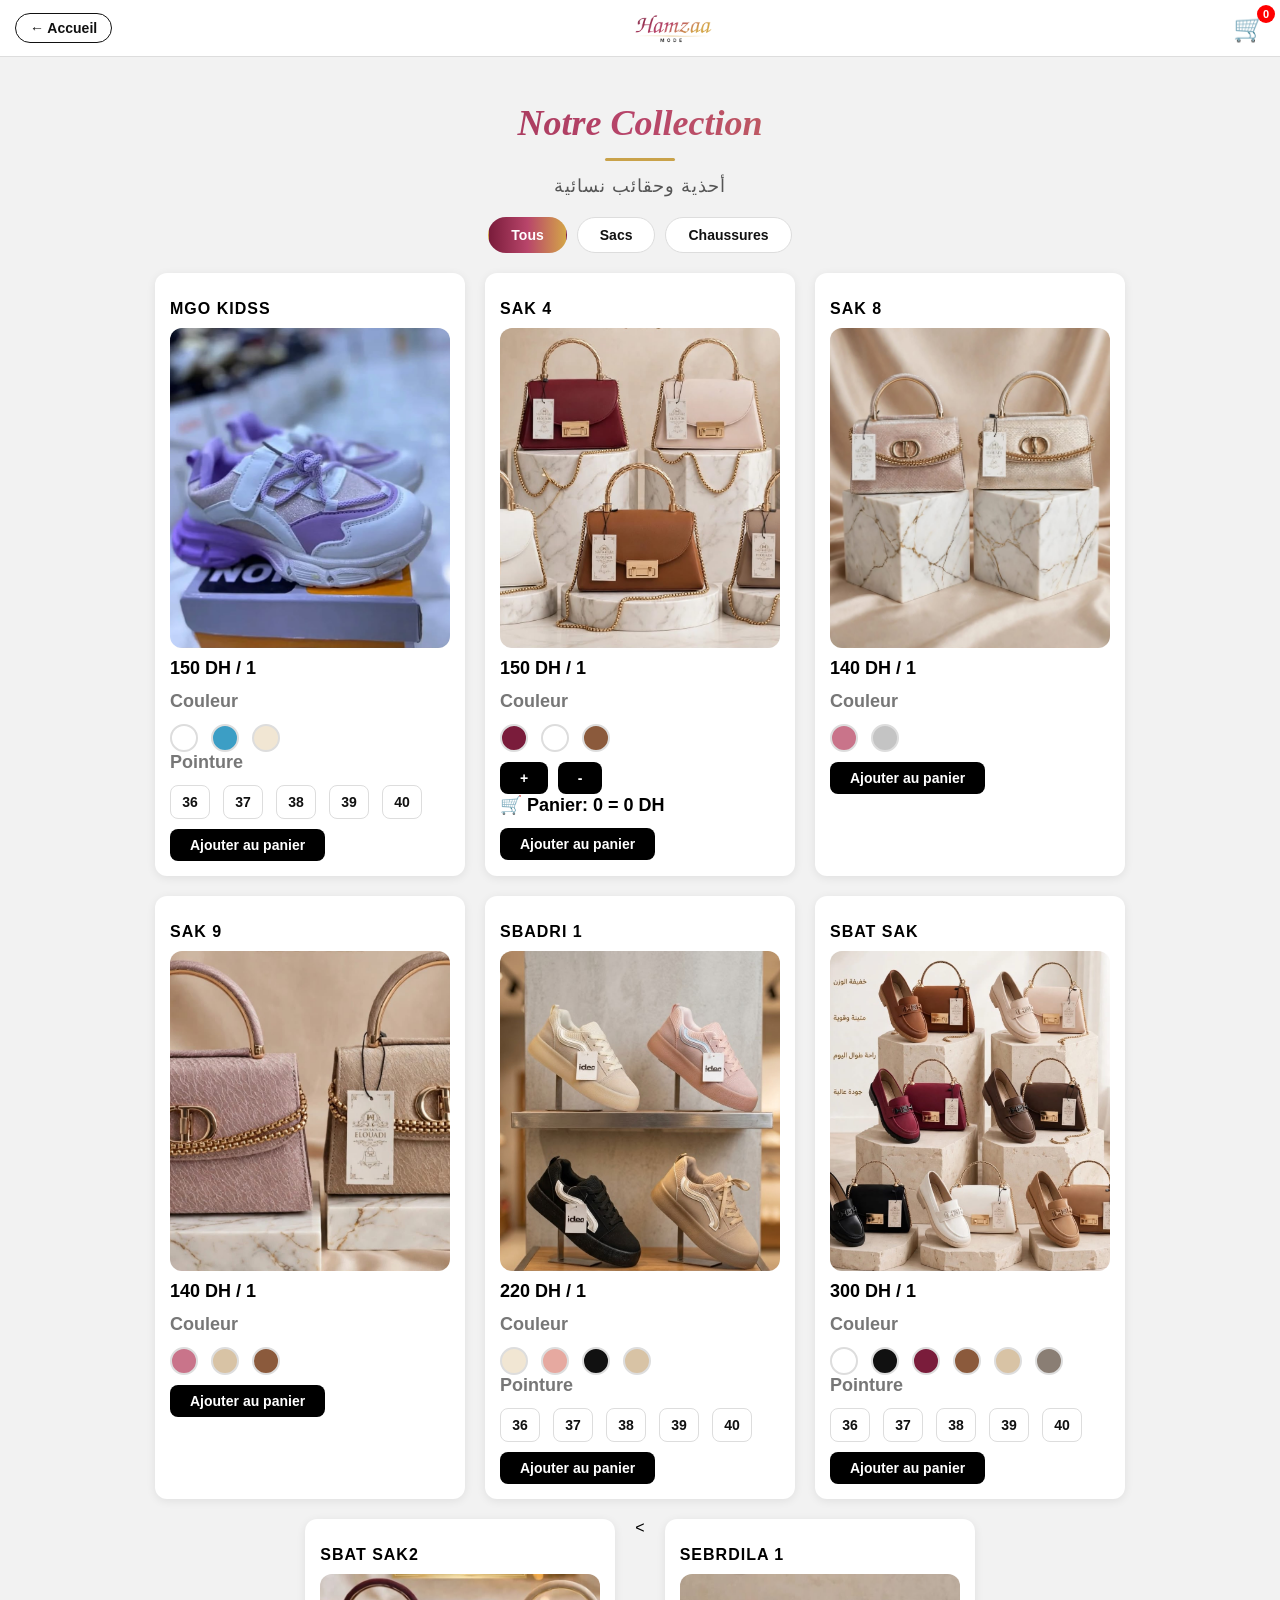
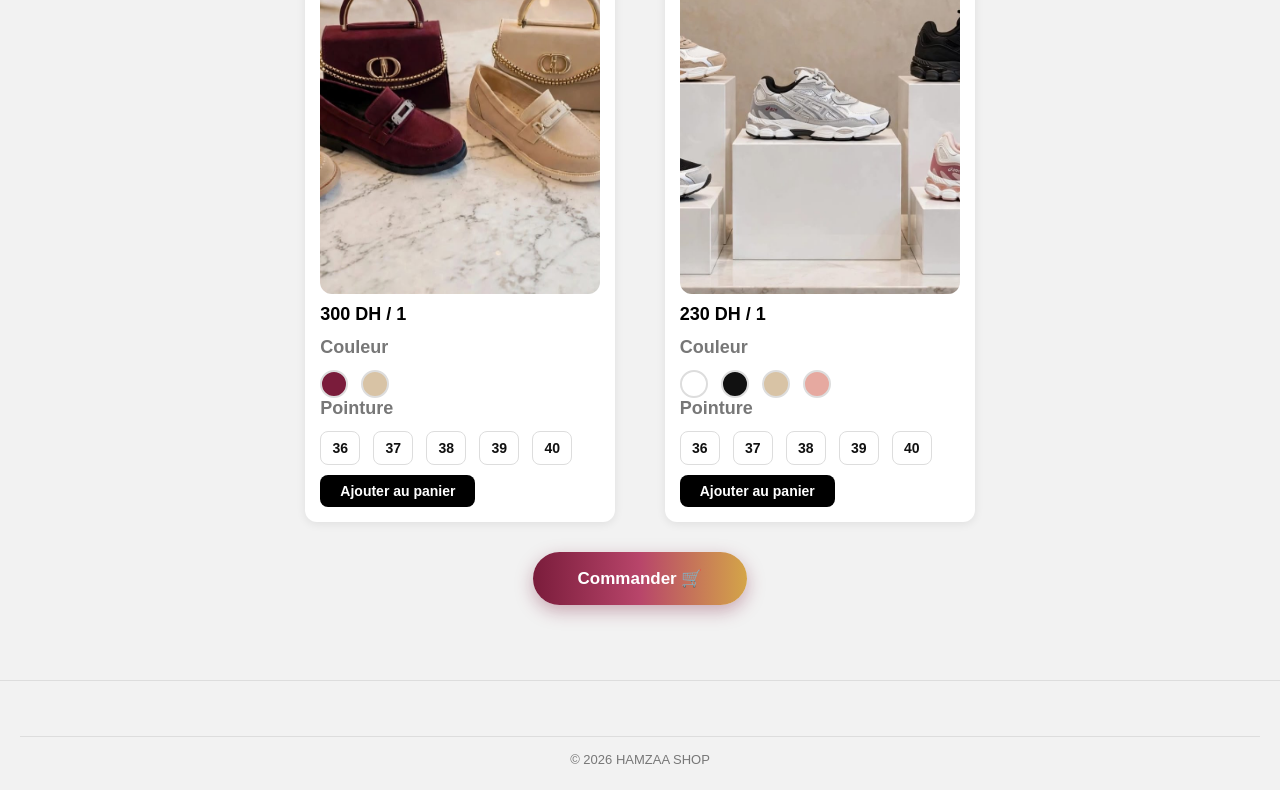
==== commit f82ed099: "ajt autre function" ====
--- a/produits.html
+++ b/produits.html
@@ -55,9 +55,8 @@
         <button class="taille">40</button>
     </div>
 </div>
-            <button onclick="zidlpanier(this, 150)">+</button>
-            <button onclick="n9es(this, 150)">-</button>
-            <p>🛒 Panier: <span class="compteur">0</span> = <span class="sous-total">0</span> DH</p>
+            
+            <button onclick="ajouterAuPanier(this, 220)">Ajouter au panier</button>
         </div>
 
       <div class="produit" data-categorie="sac">
@@ -75,6 +74,7 @@
             <button onclick="zidlpanier(this, 150)">+</button>
             <button onclick="n9es(this, 150)">-</button>
             <p>🛒 Panier: <span class="compteur">0</span> = <span class="sous-total">0</span> DH</p>
+            <button onclick="ajouterAuPanier(this, 220)">Ajouter au panier</button>
         </div>
 
       
@@ -91,9 +91,8 @@
         
     </div>
 </div>
-            <button onclick="zidlpanier(this, 140)">+</button>
-                 <button onclick="n9es(this, 140)">-</button>
-            <p>🛒 Panier: <span class="compteur">0</span> = <span class="sous-total">0</span> DH</p>
+            
+            <button onclick="ajouterAuPanier(this, 220)">Ajouter au panier</button>
         </div>
 
 
@@ -112,9 +111,8 @@
         <button class="couleur" data-nom="Marron" style="background:#8b5a3c"></button>
     </div>
 </div>
-            <button onclick="zidlpanier(this, 140)">+</button>
-                 <button onclick="n9es(this, 140)">-</button>
-            <p>🛒 Panier: <span class="compteur">0</span> = <span class="sous-total">0</span> DH</p>
+           
+            <button onclick="ajouterAuPanier(this, 220)">Ajouter au panier</button>
         </div>
 
      
@@ -170,9 +168,8 @@
         <button class="taille">40</button>
     </div>
 </div>
-            <button onclick="zidlpanier(this, 300)">+</button>
-              <button onclick="n9es(this, 300)">-</button>
-            <p>🛒 Panier: <span class="compteur">0</span> = <span class="sous-total">0</span> DH</p>
+           
+            <button onclick="ajouterAuPanier(this, 220)">Ajouter au panier</button>
         </div>
 
        
@@ -196,9 +193,8 @@
         <button class="taille">40</button>
     </div>
 </div>
-            <button onclick="zidlpanier(this, 300)">+</button>
-              <button onclick="n9es(this, 300)">-</button>
-            <p>🛒 Panier: <span class="compteur">0</span> = <span class="sous-total">0</span> DH</p>
+            
+            <button onclick="ajouterAuPanier(this, 220)">Ajouter au panier</button>
         </div>
 
 
@@ -225,9 +221,8 @@
         <button class="taille">40</button>
     </div>
 </div>
-            <button onclick="zidlpanier(this, 230)">+</button>
-              <button onclick="n9es(this, 230)">-</button>
-            <p>🛒 Panier: <span class="compteur">0</span> = <span class="sous-total">0</span> DH</p>
+          
+            <button onclick="ajouterAuPanier(this, 220)">Ajouter au panier</button>
         </div>
        </div>
 
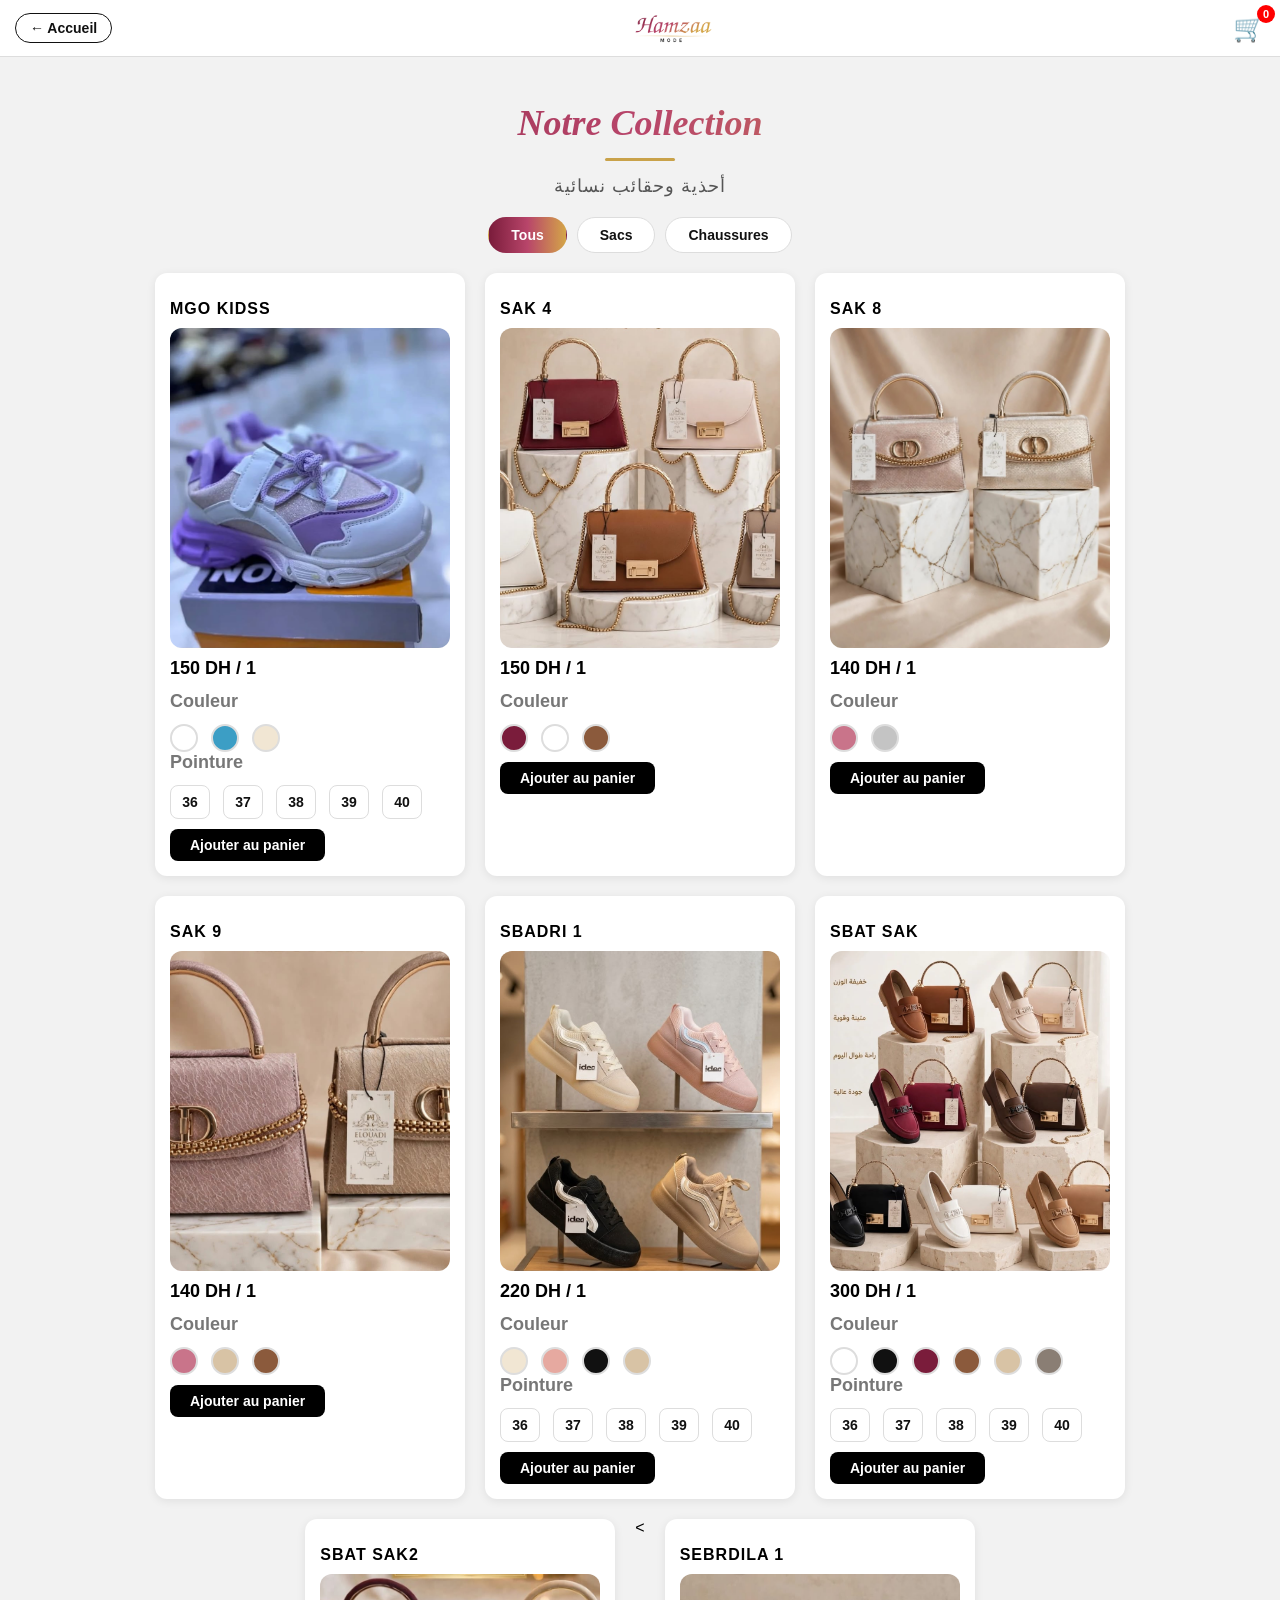
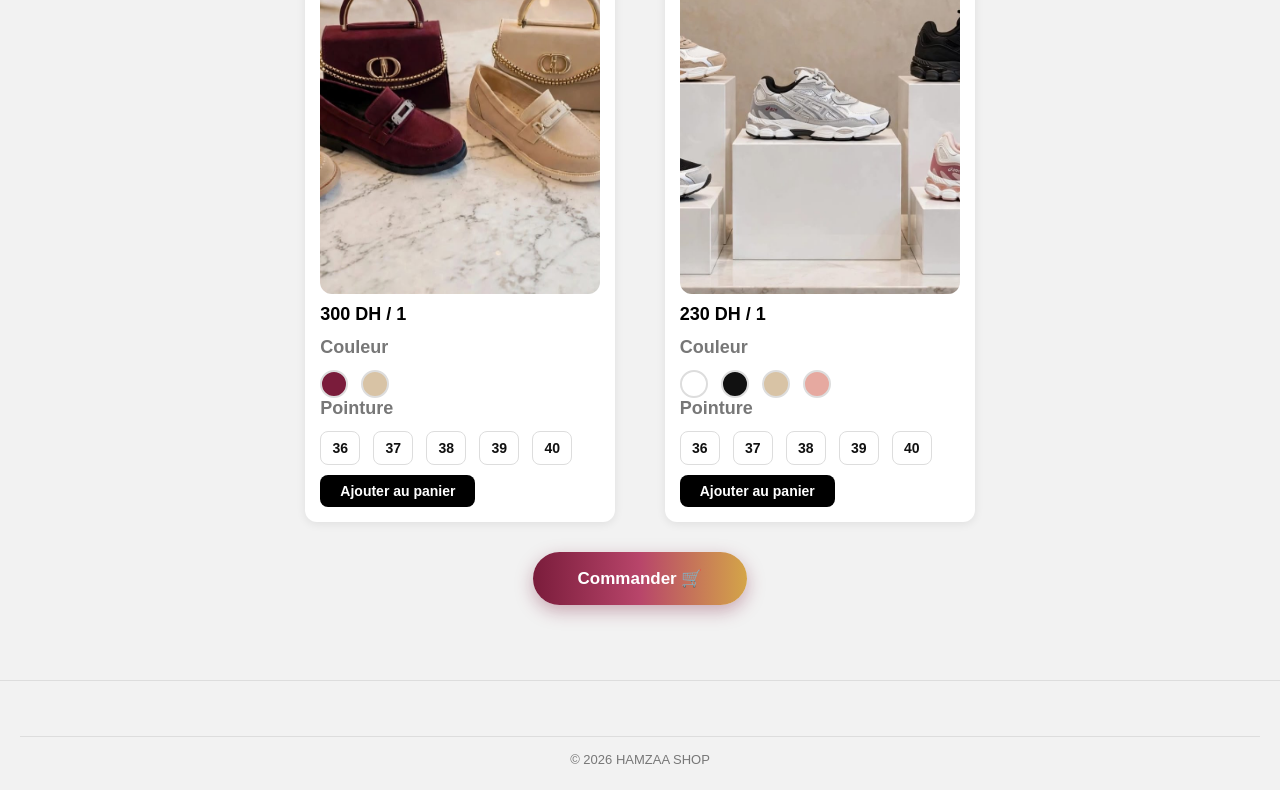
==== commit fb568ebb: "modification" ====
--- a/produits.html
+++ b/produits.html
@@ -71,9 +71,7 @@
         <button class="couleur" data-nom="Marron" style="background:#8b5a3c"></button>
     </div>
 </div>
-            <button onclick="zidlpanier(this, 150)">+</button>
-            <button onclick="n9es(this, 150)">-</button>
-            <p>🛒 Panier: <span class="compteur">0</span> = <span class="sous-total">0</span> DH</p>
+            
             <button onclick="ajouterAuPanier(this, 220)">Ajouter au panier</button>
         </div>
 
